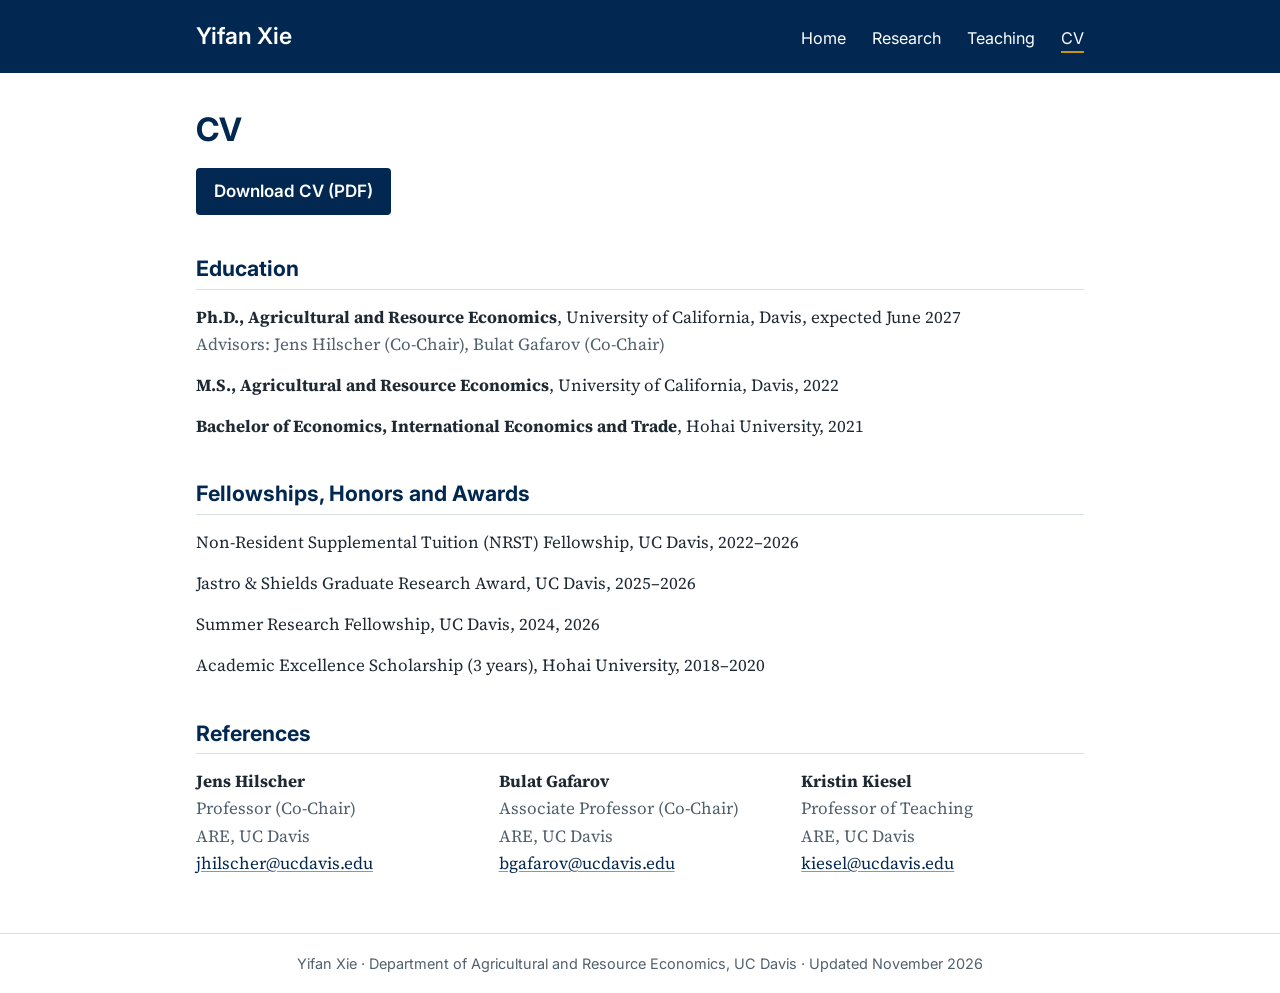
==== cv.html @ 9a046e8f "Add files via upload" ====
<!doctype html>
<html lang="en">
<head>
  <meta charset="utf-8">
  <meta name="viewport" content="width=device-width, initial-scale=1">
  <title>CV | Yifan Xie</title>
  <link rel="preconnect" href="https://fonts.googleapis.com">
  <link href="https://fonts.googleapis.com/css2?family=Inter:wght@400;600&family=Source+Serif+4:ital,wght@0,400;0,600;1,400&display=swap" rel="stylesheet">
  <link rel="stylesheet" href="style.css">
</head>
<body>
  <header>
    <div class="header-inner">
      <a class="site-name" href="index.html">Yifan Xie</a>
      <nav>
        <a href="index.html">Home</a>
        <a href="research.html">Research</a>
        <a href="teaching.html">Teaching</a>
        <a class="current" href="cv.html">CV</a>
      </nav>
    </div>
  </header>

  <main>
    <h1>CV</h1>
    <p><a class="button" href="Xie_Yifan_CV.pdf">Download CV (PDF)</a></p>

    <h2>Education</h2>
    <ul class="plain">
      <li><strong>Ph.D., Agricultural and Resource Economics</strong>, University of California, Davis, expected June 2027<br>
      <span class="authors">Advisors: Jens Hilscher (Co-Chair), Bulat Gafarov (Co-Chair)</span></li>
      <li><strong>M.S., Agricultural and Resource Economics</strong>, University of California, Davis, 2022</li>
      <li><strong>Bachelor of Economics, International Economics and Trade</strong>, Hohai University, 2021</li>
    </ul>

    <h2>Fellowships, Honors and Awards</h2>
    <ul class="plain">
      <li>Non-Resident Supplemental Tuition (NRST) Fellowship, UC Davis, 2022&ndash;2026</li>
      <li>Jastro &amp; Shields Graduate Research Award, UC Davis, 2025&ndash;2026</li>
      <li>Summer Research Fellowship, UC Davis, 2024, 2026</li>
      <li>Academic Excellence Scholarship (3 years), Hohai University, 2018&ndash;2020</li>
    </ul>

    <h2>References</h2>
    <div class="refs">
      <p><strong>Jens Hilscher</strong><br>Professor (Co-Chair)<br>ARE, UC Davis<br><a href="mailto:jhilscher@ucdavis.edu">jhilscher@ucdavis.edu</a></p>
      <p><strong>Bulat Gafarov</strong><br>Associate Professor (Co-Chair)<br>ARE, UC Davis<br><a href="mailto:bgafarov@ucdavis.edu">bgafarov@ucdavis.edu</a></p>
      <p><strong>Kristin Kiesel</strong><br>Professor of Teaching<br>ARE, UC Davis<br><a href="mailto:kiesel@ucdavis.edu">kiesel@ucdavis.edu</a></p>
    </div>
  </main>

  <footer>Yifan Xie &middot; Department of Agricultural and Resource Economics, UC Davis &middot; Updated November 2026</footer>
</body>
</html>
---- style.css ----
:root {
  --navy: #022851;
  --gold: #c99700;
  --text: #1f2933;
  --muted: #52606d;
  --line: #d9dee3;
  --bg: #ffffff;
  --soft: #f5f7f9;
}

* { box-sizing: border-box; }

html { font-size: 17px; }

body {
  margin: 0;
  background: var(--bg);
  color: var(--text);
  font-family: "Source Serif 4", Georgia, "Times New Roman", serif;
  line-height: 1.6;
}

a { color: var(--navy); text-decoration-color: var(--gold); text-underline-offset: 2px; }
a:hover { color: var(--gold); }

/* Header and navigation */
header {
  background: var(--navy);
  color: #fff;
}
.header-inner {
  max-width: 920px;
  margin: 0 auto;
  padding: 18px 16px;
  display: flex;
  flex-wrap: wrap;
  align-items: baseline;
  justify-content: space-between;
  gap: 8px 24px;
}
.site-name {
  font-family: "Inter", Arial, sans-serif;
  font-size: 1.35rem;
  font-weight: 600;
  color: #fff;
  text-decoration: none;
}
nav a {
  font-family: "Inter", Arial, sans-serif;
  font-size: 0.95rem;
  color: #fff;
  text-decoration: none;
  margin-left: 22px;
  padding-bottom: 3px;
  border-bottom: 2px solid transparent;
}
nav a:first-child { margin-left: 0; }
nav a:hover, nav a.current { border-bottom-color: var(--gold); color: #fff; }

main {
  max-width: 920px;
  margin: 0 auto;
  padding: 36px 16px 56px;
}

h1, h2, h3 { font-family: "Inter", Arial, sans-serif; color: var(--navy); line-height: 1.3; }
h1 { font-size: 1.9rem; margin: 0 0 4px; }
h2 {
  font-size: 1.25rem;
  margin: 40px 0 14px;
  padding-bottom: 6px;
  border-bottom: 1px solid var(--line);
}
h3 { font-size: 1.05rem; margin: 0 0 4px; }

/* Home */
.intro {
  display: grid;
  grid-template-columns: 220px 1fr;
  gap: 36px;
  align-items: start;
}
.intro img {
  width: 100%;
  border-radius: 6px;
  display: block;
}
.subtitle { font-family: "Inter", Arial, sans-serif; color: var(--muted); margin: 0 0 18px; }
.badge {
  display: inline-block;
  font-family: "Inter", Arial, sans-serif;
  font-size: 0.85rem;
  font-weight: 600;
  color: var(--navy);
  background: #fff4d6;
  border-left: 3px solid var(--gold);
  padding: 4px 10px;
  margin-bottom: 16px;
}
.links {
  font-family: "Inter", Arial, sans-serif;
  font-size: 0.95rem;
  margin-top: 18px;
}
.links a { margin-right: 18px; white-space: nowrap; }

/* Papers */
.paper {
  margin: 0 0 26px;
}
.authors, .venue { color: var(--muted); margin: 0 0 6px; }
.venue em { color: var(--text); }
.tag {
  font-family: "Inter", Arial, sans-serif;
  font-size: 0.78rem;
  font-weight: 600;
  text-transform: uppercase;
  letter-spacing: 0.04em;
  color: var(--gold);
}
details { margin-top: 4px; }
summary {
  cursor: pointer;
  font-family: "Inter", Arial, sans-serif;
  font-size: 0.9rem;
  color: var(--navy);
}
details p { margin: 8px 0 0; }
.jmp {
  background: var(--soft);
  border-left: 4px solid var(--gold);
  padding: 18px 20px;
  border-radius: 4px;
}
.jmp p { margin: 8px 0 0; }

ul.plain { list-style: none; padding: 0; margin: 0; }
ul.plain li { margin-bottom: 14px; }

/* Teaching table */
table { width: 100%; border-collapse: collapse; }
th, td { text-align: left; padding: 8px 10px; border-bottom: 1px solid var(--line); vertical-align: top; }
th { font-family: "Inter", Arial, sans-serif; font-size: 0.9rem; color: var(--muted); font-weight: 600; }

/* References */
.refs {
  display: grid;
  grid-template-columns: repeat(3, 1fr);
  gap: 20px;
}
.refs p { margin: 0; color: var(--muted); }
.refs strong { color: var(--text); }

.button {
  display: inline-block;
  font-family: "Inter", Arial, sans-serif;
  font-weight: 600;
  background: var(--navy);
  color: #fff;
  padding: 10px 18px;
  border-radius: 4px;
  text-decoration: none;
}
.button:hover { background: var(--gold); color: #fff; }

footer {
  border-top: 1px solid var(--line);
  color: var(--muted);
  font-family: "Inter", Arial, sans-serif;
  font-size: 0.85rem;
  text-align: center;
  padding: 18px 16px;
}

@media (max-width: 680px) {
  html { font-size: 16px; }
  .intro { grid-template-columns: 1fr; gap: 20px; }
  .intro img { max-width: 200px; }
  .refs { grid-template-columns: 1fr; }
  nav a { margin-left: 14px; }
  main { padding-top: 24px; }
}
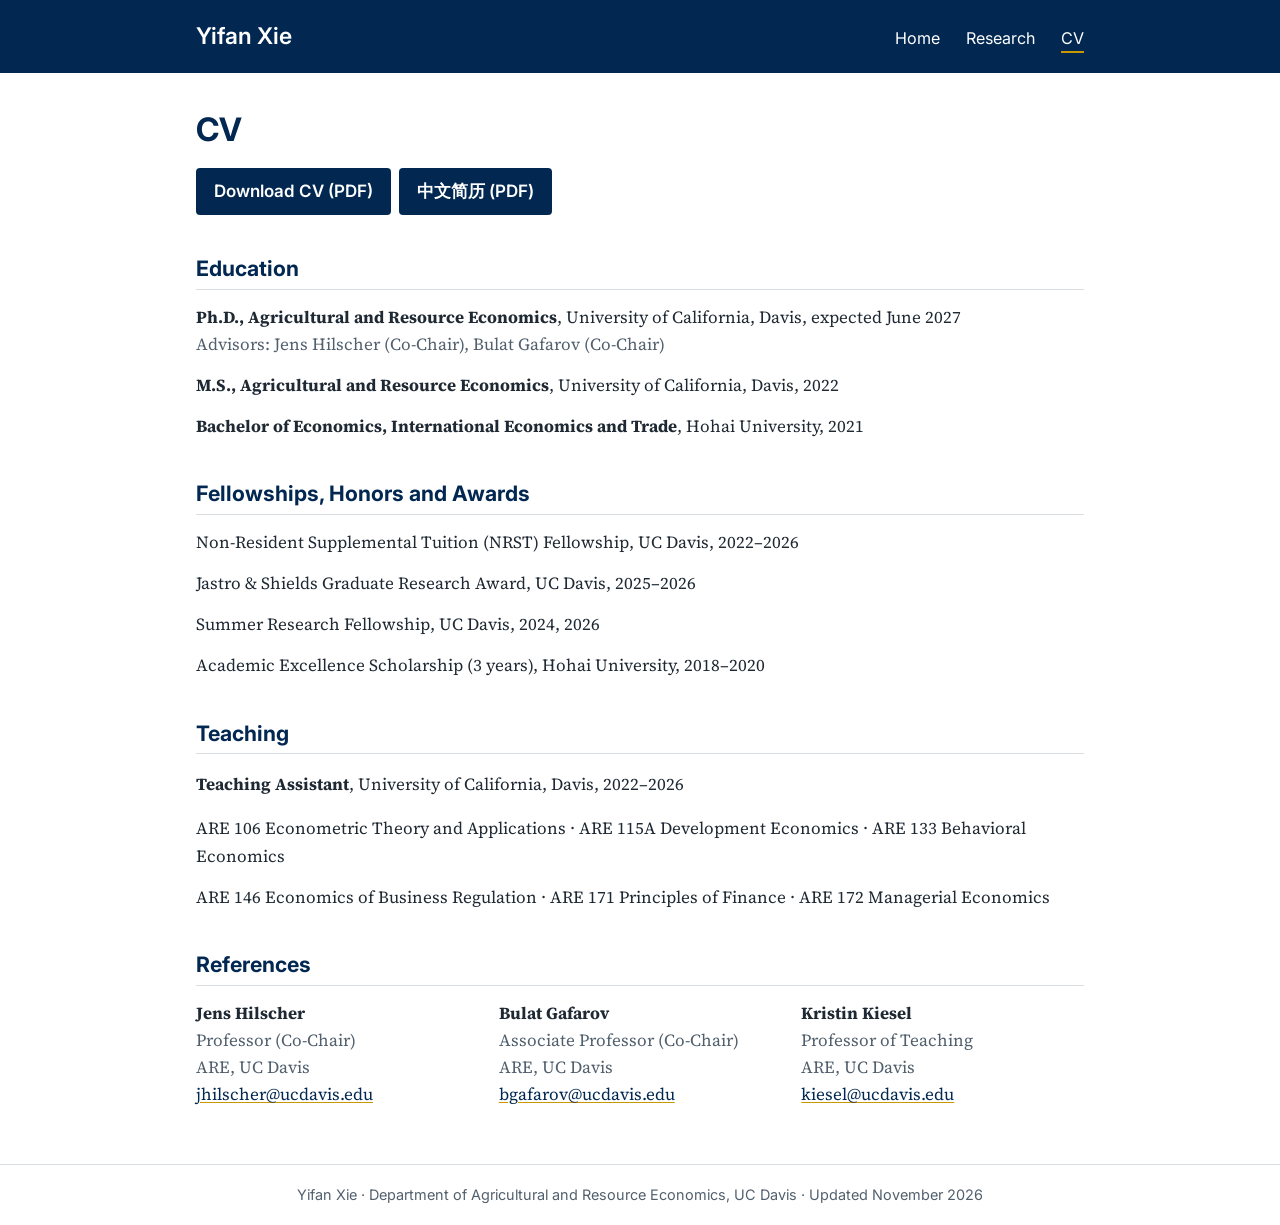
==== commit f59ad91b: "Add files via upload" ====
--- a/cv.html
+++ b/cv.html
@@ -15,7 +15,6 @@
       <nav>
         <a href="index.html">Home</a>
         <a href="research.html">Research</a>
-        <a href="teaching.html">Teaching</a>
         <a class="current" href="cv.html">CV</a>
       </nav>
     </div>
@@ -23,7 +22,7 @@
 
   <main>
     <h1>CV</h1>
-    <p><a class="button" href="Xie_Yifan_CV.pdf">Download CV (PDF)</a></p>
+    <p><a class="button" href="Xie_Yifan_CV.pdf">Download CV (PDF)</a>&nbsp;&nbsp;<a class="button" href="Xie_Yifan_CV_Chinese.pdf" lang="zh">中文简历 (PDF)</a></p>
 
     <h2>Education</h2>
     <ul class="plain">
@@ -41,6 +40,13 @@
       <li>Academic Excellence Scholarship (3 years), Hohai University, 2018&ndash;2020</li>
     </ul>
 
+    <h2>Teaching</h2>
+    <p><strong>Teaching Assistant</strong>, University of California, Davis, 2022&ndash;2026</p>
+    <ul class="plain">
+      <li>ARE 106 Econometric Theory and Applications &middot; ARE 115A Development Economics &middot; ARE 133 Behavioral Economics</li>
+      <li>ARE 146 Economics of Business Regulation &middot; ARE 171 Principles of Finance &middot; ARE 172 Managerial Economics</li>
+    </ul>
+
     <h2>References</h2>
     <div class="refs">
       <p><strong>Jens Hilscher</strong><br>Professor (Co-Chair)<br>ARE, UC Davis<br><a href="mailto:jhilscher@ucdavis.edu">jhilscher@ucdavis.edu</a></p>
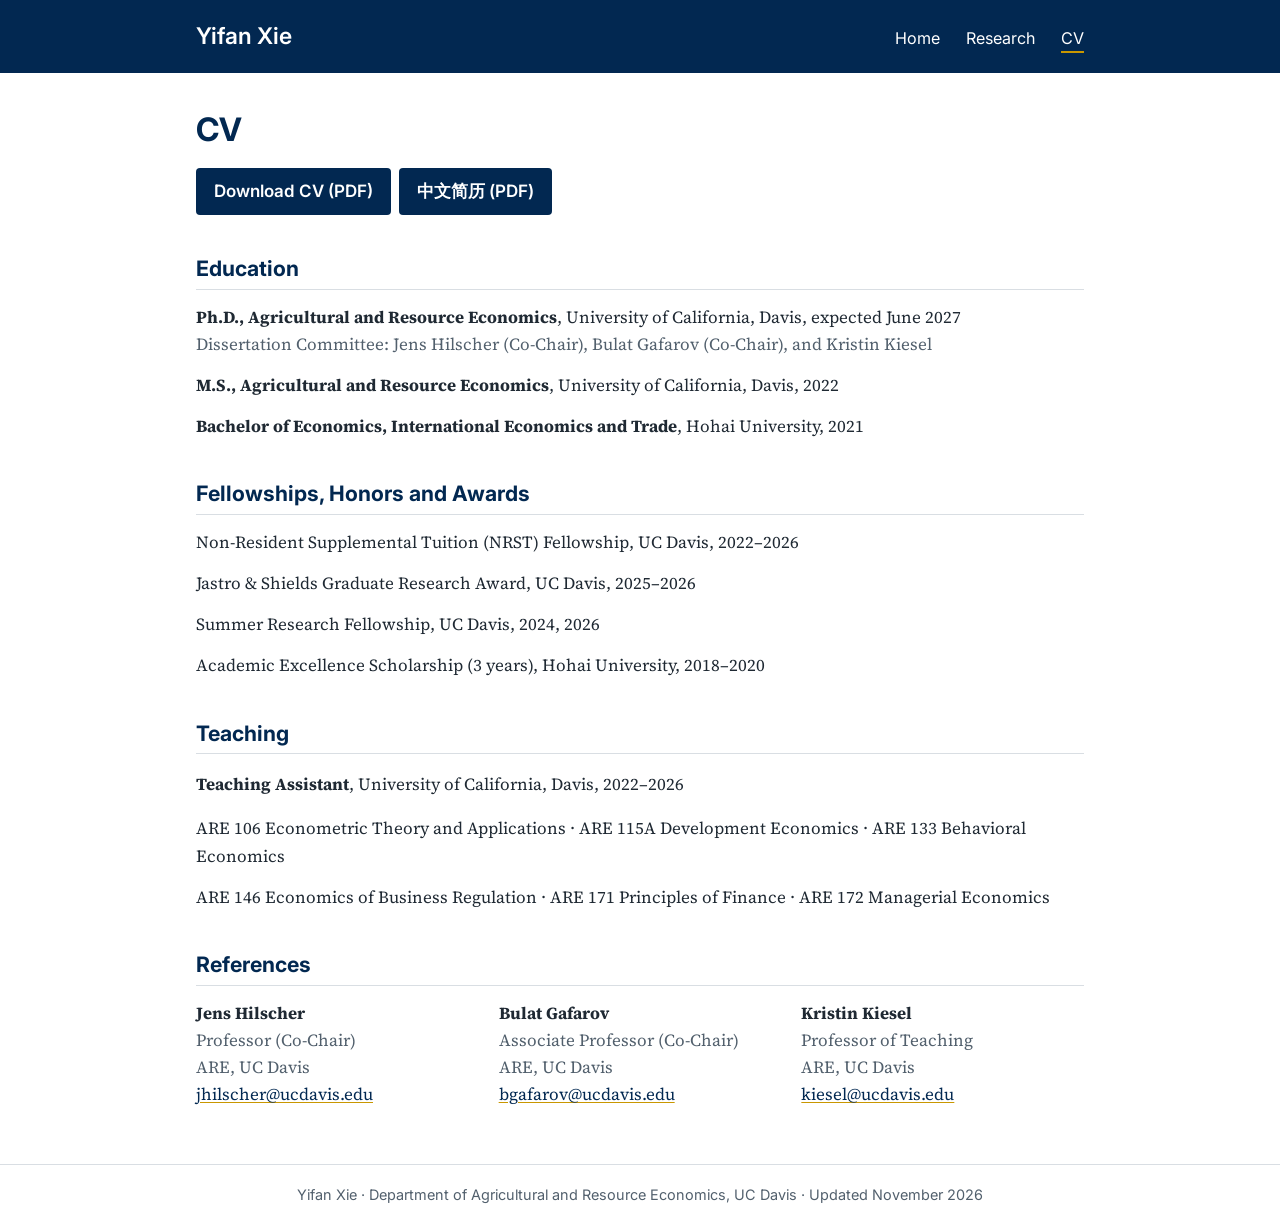
==== commit 85a73d71: "Add files via upload" ====
--- a/cv.html
+++ b/cv.html
@@ -27,7 +27,7 @@
     <h2>Education</h2>
     <ul class="plain">
       <li><strong>Ph.D., Agricultural and Resource Economics</strong>, University of California, Davis, expected June 2027<br>
-      <span class="authors">Advisors: Jens Hilscher (Co-Chair), Bulat Gafarov (Co-Chair)</span></li>
+      <span class="authors">Dissertation Committee: Jens Hilscher (Co-Chair), Bulat Gafarov (Co-Chair), and Kristin Kiesel</span></li>
       <li><strong>M.S., Agricultural and Resource Economics</strong>, University of California, Davis, 2022</li>
       <li><strong>Bachelor of Economics, International Economics and Trade</strong>, Hohai University, 2021</li>
     </ul>
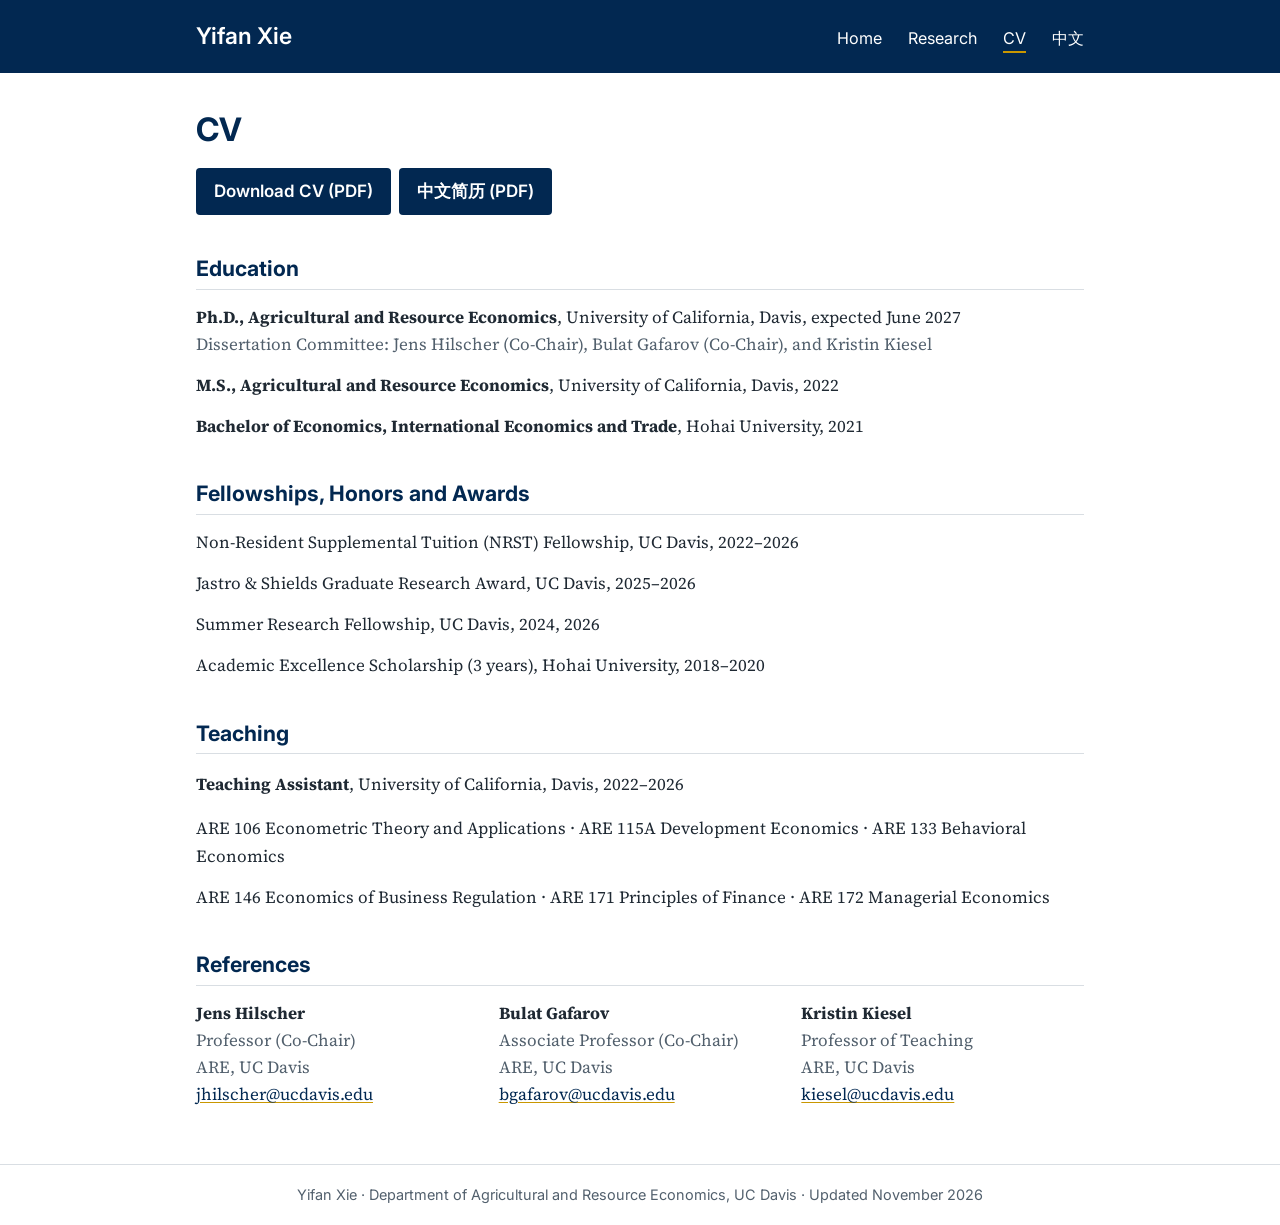
==== commit 718d5a20: "Add files via upload" ====
--- a/cv.html
+++ b/cv.html
@@ -16,6 +16,7 @@
         <a href="index.html">Home</a>
         <a href="research.html">Research</a>
         <a class="current" href="cv.html">CV</a>
+        <a href="zh/cv.html" lang="zh">中文</a>
       </nav>
     </div>
   </header>
--- a/style.css
+++ b/style.css
@@ -180,3 +180,12 @@
   nav a { margin-left: 14px; }
   main { padding-top: 24px; }
 }
+
+/* Chinese pages */
+html:lang(zh-CN) body {
+  font-family: "Source Serif 4", Georgia, "Songti SC", "Noto Serif SC", "SimSun", serif;
+}
+html:lang(zh-CN) h1, html:lang(zh-CN) h2, html:lang(zh-CN) h3,
+html:lang(zh-CN) nav a, html:lang(zh-CN) .site-name {
+  font-family: "Inter", Arial, "PingFang SC", "Noto Sans SC", "Microsoft YaHei", sans-serif;
+}
